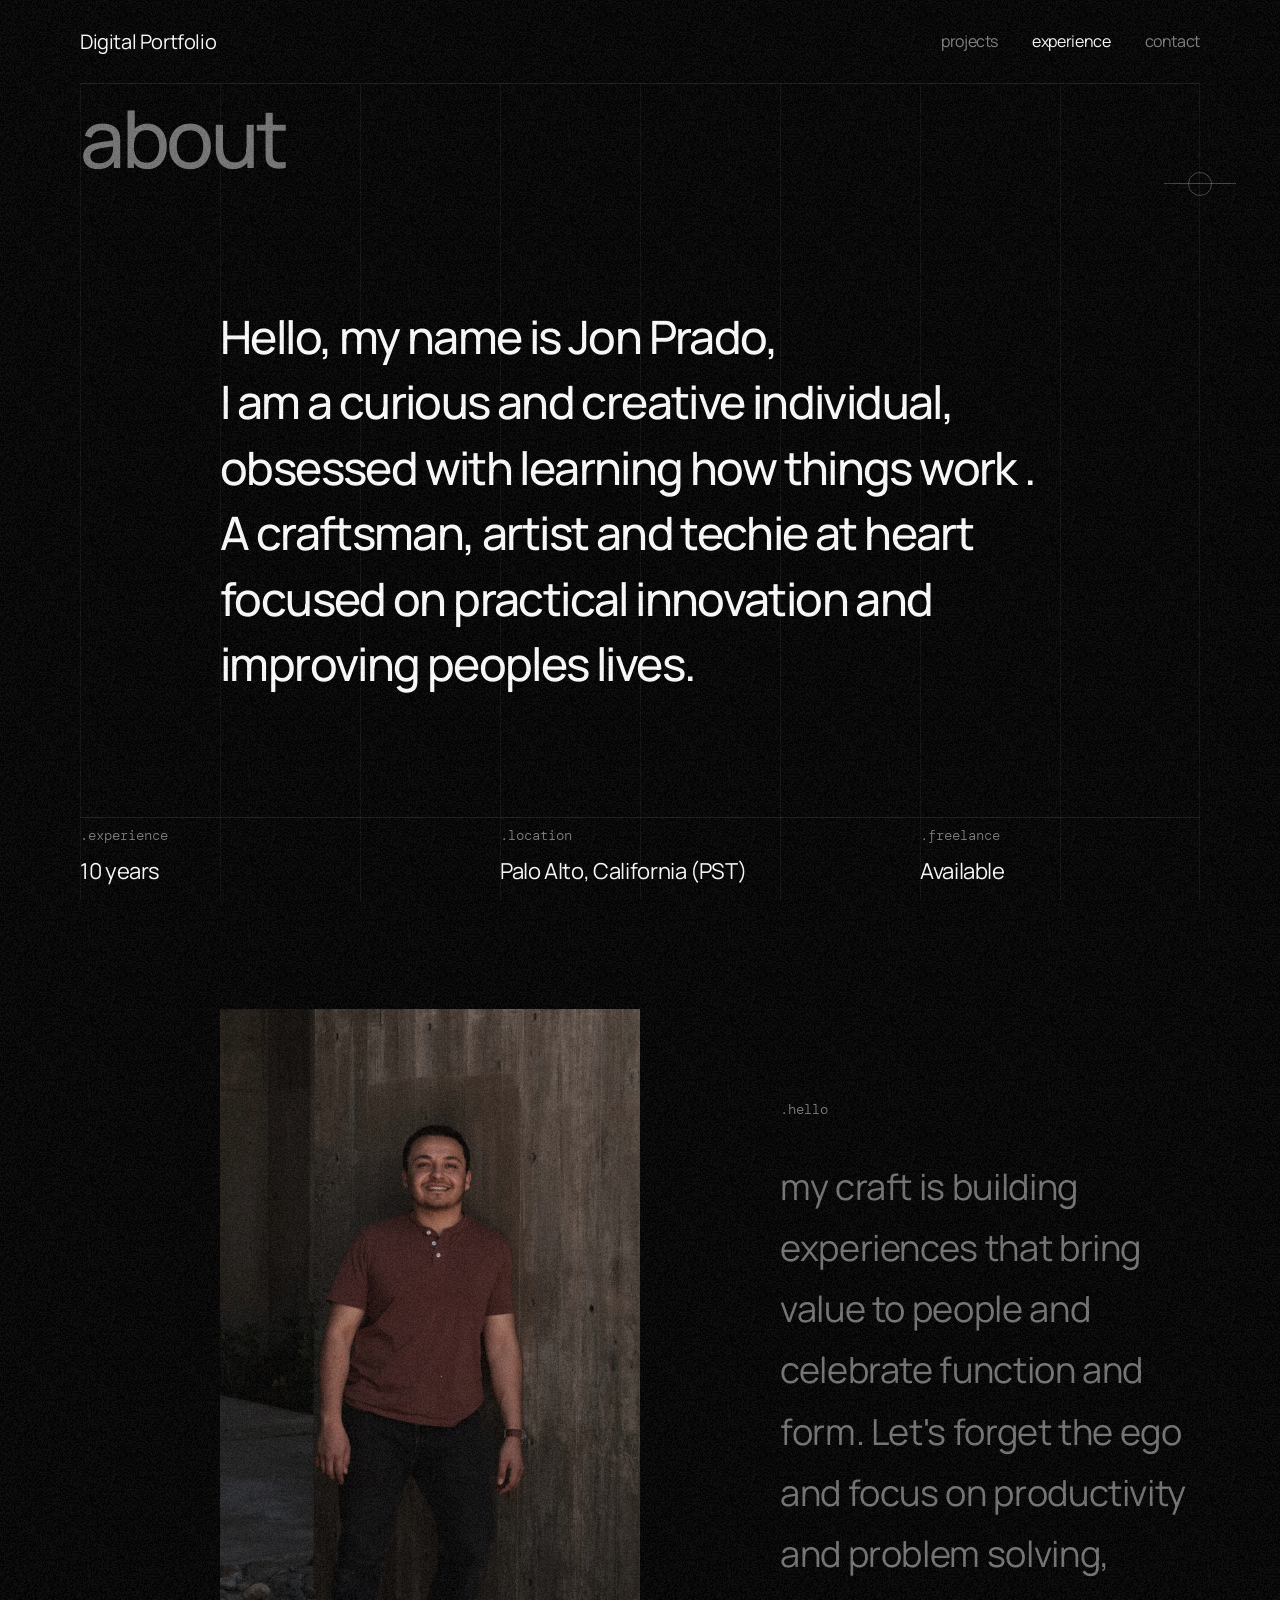
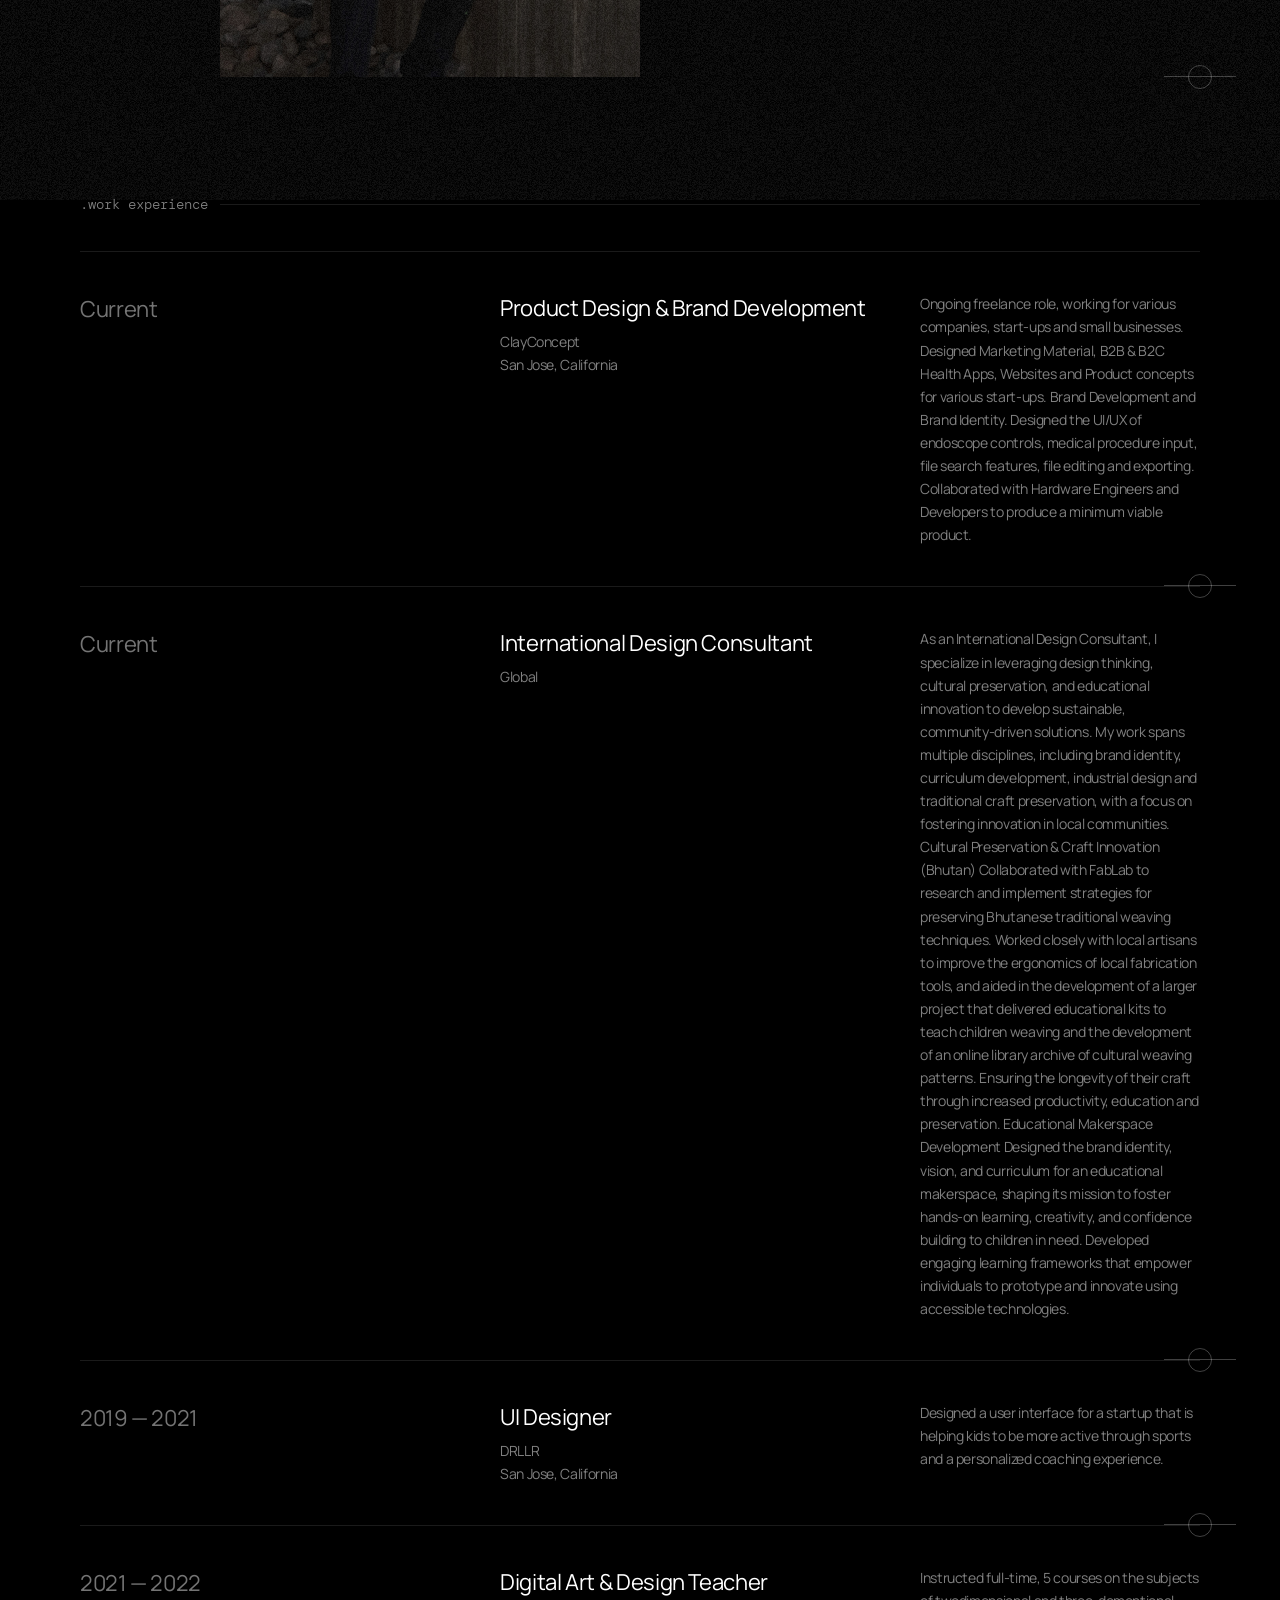
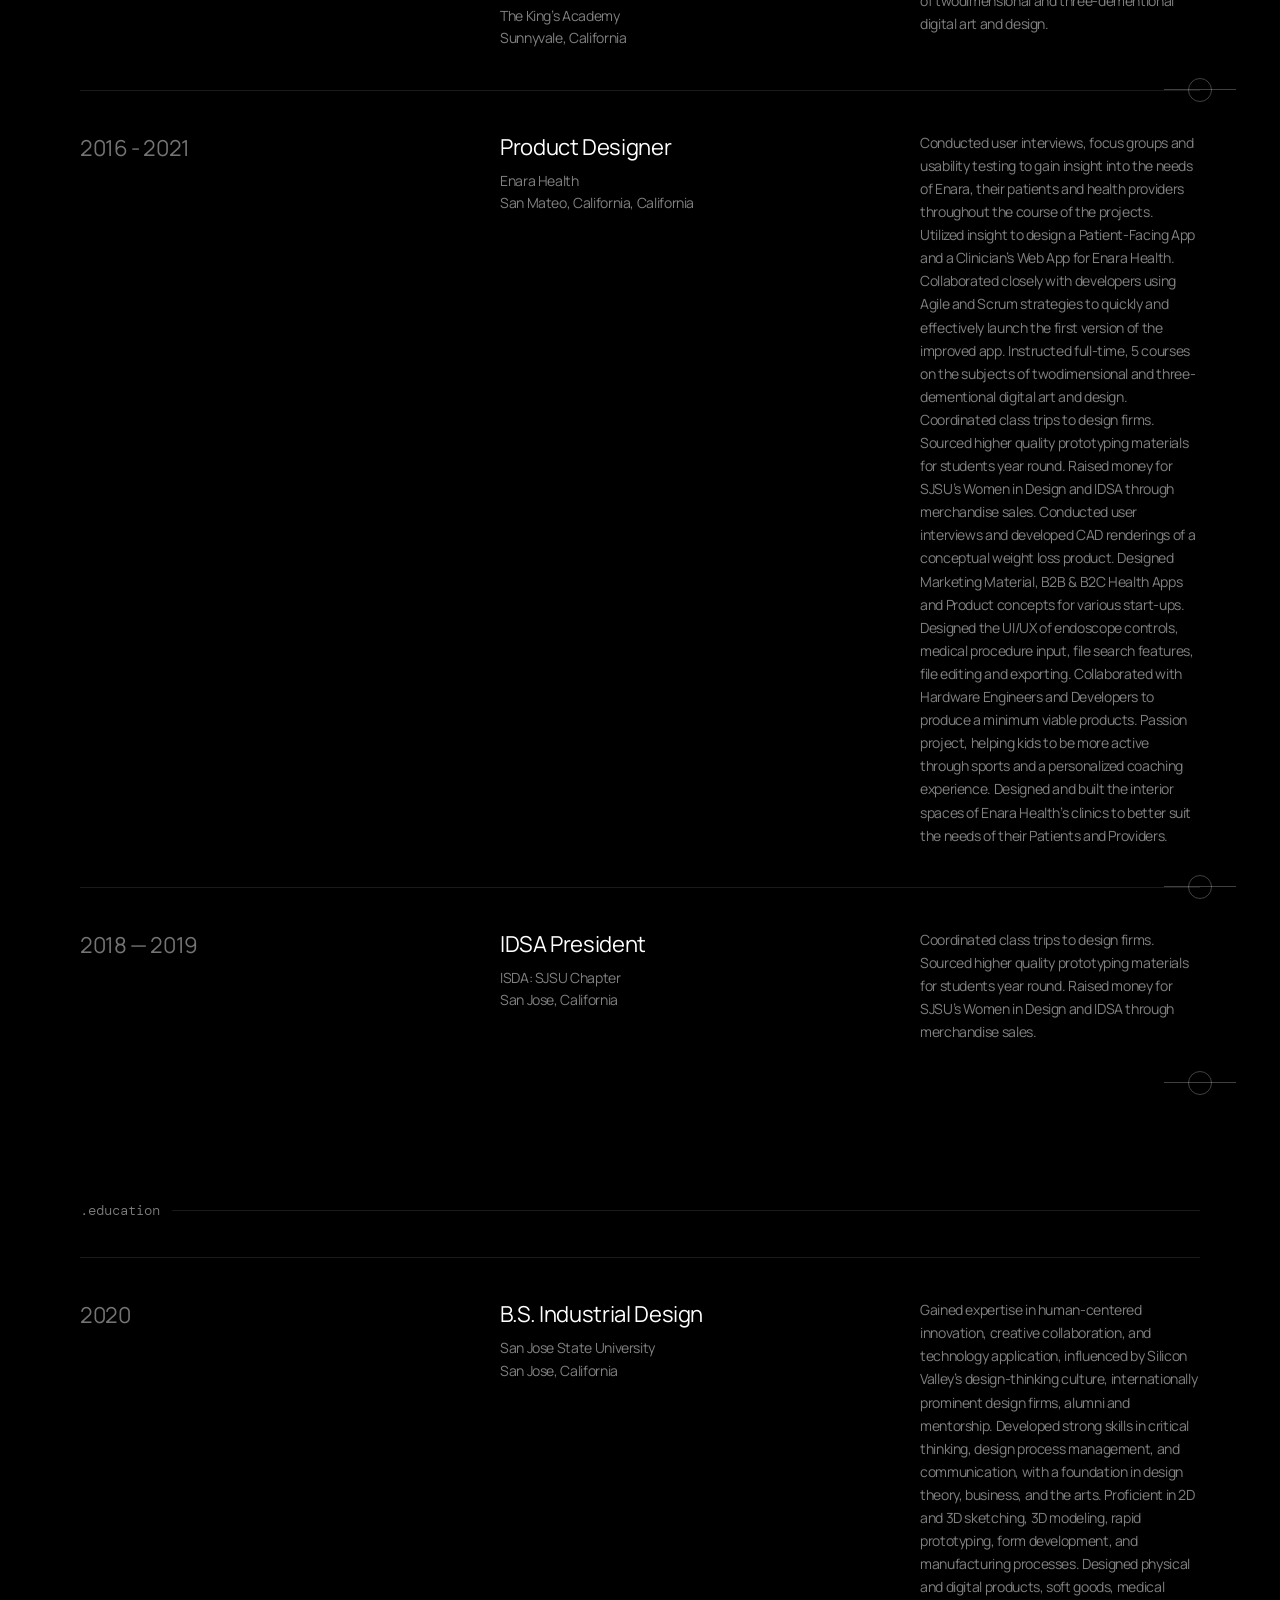
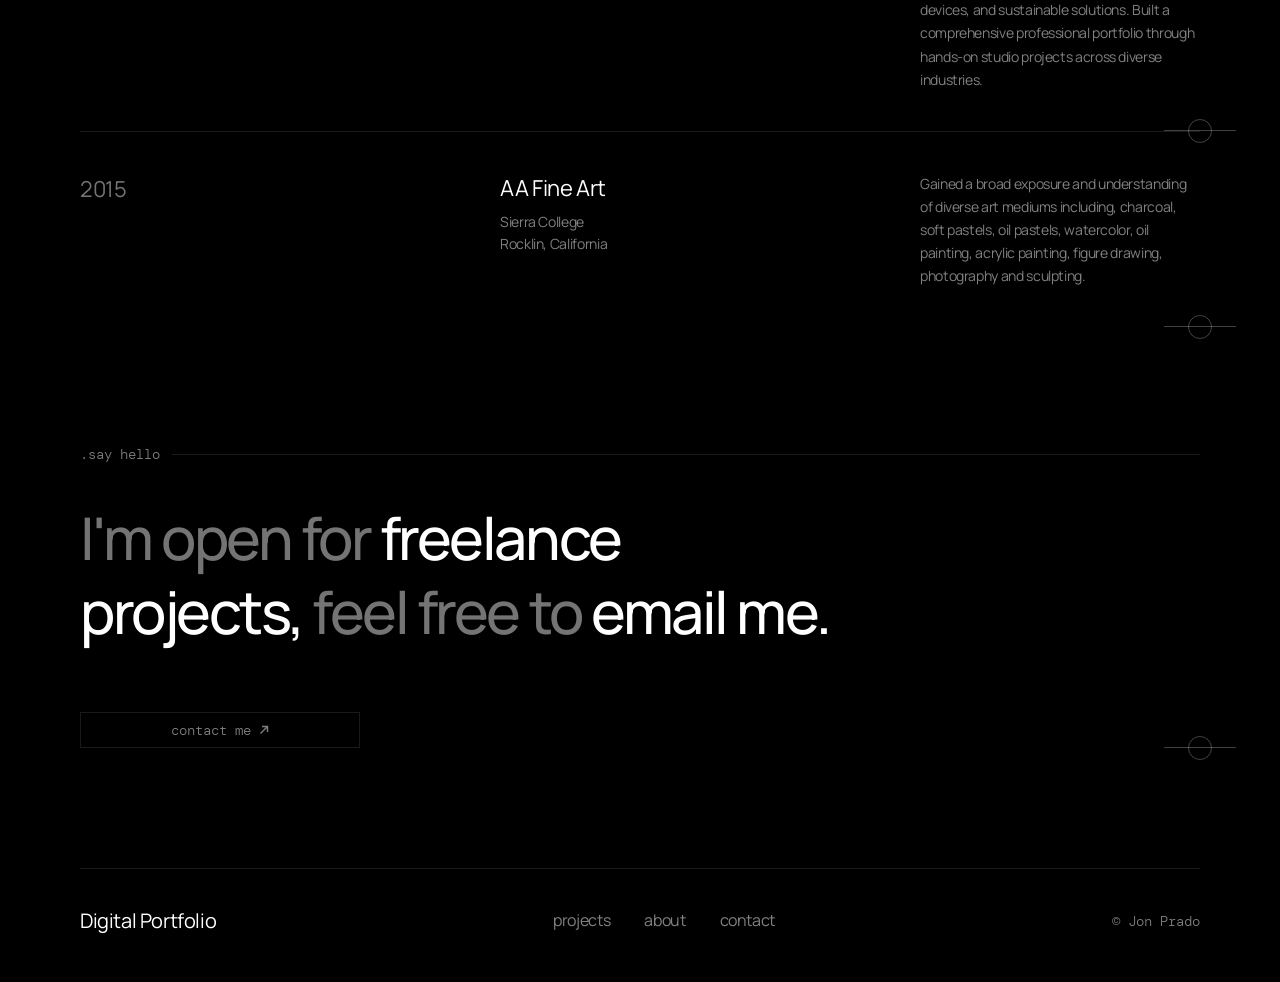
==== about/index.html @ b55e3195 "Add files via upload" ====
<!doctype html>
<html lang="en">
<head>
<meta charset="utf-8">
<meta name="viewport" content="width=device-width, initial-scale=1">
<title>About – Jon Prado</title>
<meta name="description" content="Background, work experience and education of industrial designer Jon Prado.">
<meta property="og:title" content="About – Jon Prado">
<meta property="og:description" content="Background, work experience and education of industrial designer Jon Prado.">
<meta property="og:image" content="../assets/img/ddtFr3f8RPTPjyp72djiLDMN8U.png">
<meta name="theme-color" content="#000000">
<link rel="icon" href="../assets/img/H1RxzfrUSxg64QKELY3QyXsmkQs.png" media="(prefers-color-scheme: light)">
<link rel="icon" href="../assets/img/whCHbDWYmjawGBTFboHAMs2qkU.png" media="(prefers-color-scheme: dark)">
<link rel="preconnect" href="https://fonts.googleapis.com">
<link rel="preconnect" href="https://fonts.gstatic.com" crossorigin>
<link rel="stylesheet" href="https://fonts.googleapis.com/css2?family=DM+Mono:wght@300;400&family=Manrope:wght@400;500&display=swap">
<link rel="stylesheet" href="../assets/css/style.css?v=c5c33ce1">
</head>
<body>
<div class="grain" aria-hidden="true"></div>
<div class="columns" aria-hidden="true"><div class="container"><span></span><span></span><span></span><span></span><span></span><span></span><span></span><span></span></div></div>

<header class="nav">
  <div class="container">
    <a class="brand" href="../">Digital Portfolio</a>
    <button class="menu-btn" aria-expanded="false" aria-controls="nav-links"><span class="txt">menu</span><span class="icon" aria-hidden="true"></span></button>
    <nav class="nav-links" id="nav-links" aria-label="Main"><a href="../projects/">projects</a><a href="../about/" aria-current="page">experience</a><a href="../contact/">contact</a></nav>
    <div class="nav-progress" aria-hidden="true"></div>
  </div>
</header>

<main>
<section class="page-head">
  <div class="container">
    <h1 class="page-title mark">about</h1>
    <h2 class="lead reveal-words">Hello, my name is Jon Prado,<br>I am a curious and creative individual, obsessed with learning how things work . A craftsman, artist and techie at heart focused on  practical innovation and improving peoples lives.</h2>
    <div class="stats">
      <div><span class="mono label">.experience</span><h3>10 years</h3></div>
      <div><span class="mono label">.location</span><h3>Palo Alto, California (PST)</h3></div>
      <div><span class="mono label">.freelance</span><h3>Available</h3></div>
    </div>
  </div>
</section>
<section class="container">
  <div class="split hello-block mark">
    <div class="portrait fx"><img src="../assets/img/u8YN9o2jpIjj2VYtr0SYcEssaI.jpg" alt="Jon Prado leaning against a concrete wall" loading="lazy"></div>
    <div class="text"><p class="mono label section-label">.hello</p><h2 class="reveal-words">my craft is building experiences that bring value to people and celebrate function and form. Let&#x27;s forget the ego and focus on productivity and problem solving,</h2></div>
  </div>
  <div class="timeline">
    <p class="mono label section-label rule">.work experience</p>
    <article class="entry fx mark">
      <p class="period">Current</p>
      <div class="role"><h3>Product Design &amp; Brand Development</h3><p>ClayConcept<br>San Jose, California</p></div>
      <p class="desc">Ongoing freelance role, working for various companies, start-ups and small businesses. Designed Marketing Material, B2B &amp; B2C Health Apps, Websites and Product concepts for various start-ups. Brand Development and Brand Identity. Designed the UI/UX of endoscope controls, medical procedure input, file search features, file editing and exporting. Collaborated with Hardware Engineers and Developers to produce a minimum viable product.</p>
    </article><article class="entry fx mark">
      <p class="period">Current</p>
      <div class="role"><h3>International Design Consultant</h3><p>Global</p></div>
      <p class="desc">As an International Design Consultant, I specialize in leveraging design thinking, cultural preservation, and educational innovation to develop sustainable, community-driven solutions. My work spans multiple disciplines, including brand identity, curriculum development, industrial design and traditional craft preservation, with a focus on fostering innovation in local communities. Cultural Preservation &amp; Craft Innovation (Bhutan) Collaborated with FabLab to research and implement strategies for preserving Bhutanese traditional weaving techniques. Worked closely with local artisans to improve the ergonomics of local fabrication tools, and aided in the development of a larger project that delivered educational kits to teach children weaving and the development of an online library archive of cultural weaving patterns. Ensuring the longevity of their craft through increased productivity, education and preservation. Educational Makerspace Development Designed the brand identity, vision, and curriculum for an educational makerspace, shaping its mission to foster hands-on learning, creativity, and confidence building to children in need. Developed engaging learning frameworks that empower individuals to prototype and innovate using accessible technologies.</p>
    </article><article class="entry fx mark">
      <p class="period">2019 — 2021</p>
      <div class="role"><h3>UI Designer</h3><p>DRLLR<br>San Jose, California</p></div>
      <p class="desc">Designed a user interface for a startup that  is helping kids to be more active through sports and a personalized coaching experience.</p>
    </article><article class="entry fx mark">
      <p class="period">2021 — 2022</p>
      <div class="role"><h3>Digital Art &amp; Design Teacher</h3><p>The King’s Academy<br>Sunnyvale, California</p></div>
      <p class="desc">Instructed full-time, 5 courses on the subjects of twodimensional and three-dementional digital art and design.</p>
    </article><article class="entry fx mark">
      <p class="period">2016 - 2021</p>
      <div class="role"><h3>Product Designer</h3><p>Enara Health<br>San Mateo, California, California</p></div>
      <p class="desc">Conducted user interviews, focus groups and usability testing to gain insight into the needs of Enara, their patients and health providers throughout the course of the projects. Utilized insight to design a Patient-Facing App and a Clinician’s Web App for Enara Health. Collaborated closely with developers using Agile and Scrum strategies to quickly and effectively launch the first version of the improved app. Instructed full-time, 5 courses on the subjects of twodimensional and three-dementional digital art and design. Coordinated class trips to design firms. Sourced higher quality prototyping materials for students year round. Raised money for SJSU’s Women in Design and IDSA through merchandise sales. Conducted user interviews and developed CAD renderings of a conceptual weight loss product. Designed Marketing Material, B2B &amp; B2C Health Apps and Product concepts for various start-ups. Designed the UI/UX of endoscope controls, medical procedure input, file search features, file editing and exporting. Collaborated with Hardware Engineers and Developers to produce a minimum viable products. Passion project, helping kids to be more active through sports and a personalized coaching experience. Designed and built the interior spaces of Enara Health’s clinics to better suit the needs of their Patients and Providers.</p>
    </article><article class="entry fx mark">
      <p class="period">2018 — 2019</p>
      <div class="role"><h3>IDSA President</h3><p>ISDA: SJSU Chapter<br>San Jose, California</p></div>
      <p class="desc">Coordinated class trips to design firms. Sourced higher quality prototyping materials for students year round. Raised money for SJSU’s Women in Design and IDSA through merchandise sales.</p>
    </article>
  </div>
  <div class="timeline">
    <p class="mono label section-label rule">.education</p>
    <article class="entry fx mark">
      <p class="period">2020</p>
      <div class="role"><h3>B.S. Industrial Design</h3><p>San Jose State University<br>San Jose, California</p></div>
      <p class="desc">Gained expertise in human-centered innovation, creative collaboration, and technology application, influenced by Silicon Valley’s design-thinking culture, internationally prominent design firms, alumni and mentorship. Developed strong skills in critical thinking, design process management, and communication, with a foundation in design theory, business, and the arts. Proficient in 2D and 3D sketching, 3D modeling, rapid prototyping, form development, and manufacturing processes. Designed physical and digital products, soft goods, medical devices, and sustainable solutions. Built a comprehensive professional portfolio through hands-on studio projects across diverse industries.</p>
    </article><article class="entry fx mark">
      <p class="period">2015</p>
      <div class="role"><h3>AA Fine Art</h3><p>Sierra College<br>Rocklin, California</p></div>
      <p class="desc">Gained a broad exposure and  understanding of diverse art mediums including, charcoal, soft pastels, oil pastels, watercolor, oil painting, acrylic painting, figure drawing, photography and sculpting.</p>
    </article>
  </div>
</section>
<section class="section say-hello">
  <div class="container">
    <p class="mono label section-label rule">.say hello</p>
    <h2 class="big fx">I'm open for <span class="hi">freelance projects,</span> feel free to <a href="../contact/">email me.</a></h2>
    <div class="cta-row fx mark mark-spin"><a class="btn mono" href="../contact/">contact me <svg viewBox="0 0 10 10" aria-hidden="true"><path d="M1.5 8.5l7-7M3 1.5h5.5V7"/></svg></a></div>
  </div>
</section>
</main>

<footer class="footer">
  <div class="container">
    <a class="brand" href="../">Digital Portfolio</a>
    <nav class="links" aria-label="Footer"><a href="../projects/">projects</a><a href="../about/">about</a><a href="../contact/">contact</a></nav>
    <p class="mono copy">© Jon Prado</p>
  </div>
</footer>

<script src="../assets/js/main.js?v=f211797f" defer></script>
</body>
</html>
---- assets/css/style.css ----
/* ==========================================================================
   Jon Prado — Digital Portfolio
   Breakpoints (mirrors the original Framer site):
     mobile   < 810px
     tablet   810–1023px
     laptop   1024–1439px
     desktop  ≥ 1440px
   ========================================================================== */

:root {
  --bg: #000;
  --fg: #fff;
  --fg-dim: rgba(255, 255, 255, 0.5);
  --fg-muted: rgba(176, 176, 176, 0.66);
  --line: rgba(255, 255, 255, 0.1);
  --line-faint: rgba(255, 255, 255, 0.06);
  --accent: #0019ff;

  --font-sans: "Manrope", system-ui, sans-serif;
  --font-mono: "DM Mono", ui-monospace, monospace;

  --gutter: 120px;
  --nav-h: 84px;
  --radius: 8px;
  --ease: cubic-bezier(0.22, 1, 0.36, 1);

  /* type scale */
  --t-display: 105px;
  --t-title: 105px;
  --t-lead: 44px;
  --t-h2: 64px;
  --t-h3: 32px;
  --t-body: 18px;
  --t-mono: 14px;
}

@media (max-width: 1439px) {
  :root { --gutter: 80px; --t-display: 7.3vw; --t-title: 80px; --t-lead: 3.6vw; --t-h2: 4.6vw; }
}
@media (max-width: 1023px) {
  :root { --gutter: 48px; --t-display: 64px; --t-title: 60px; --t-lead: 34px; --t-h2: 48px; --t-h3: 26px; }
}
@media (max-width: 809px) {
  :root {
    --gutter: 24px; --nav-h: 64px;
    --t-display: 37px; --t-title: 36px; --t-lead: 24px; --t-h2: 30px; --t-h3: 22px;
    --t-body: 16px; --t-mono: 12px;
  }
}

/* ---------- base ---------- */
*, *::before, *::after { box-sizing: border-box; }
html { -webkit-text-size-adjust: 100%; scroll-behavior: smooth; }
body {
  margin: 0;
  background: var(--bg);
  color: var(--fg);
  font-family: var(--font-sans);
  font-size: var(--t-body);
  line-height: 1.6;
  letter-spacing: -0.02em;
  -webkit-font-smoothing: antialiased;
  overflow-x: hidden;
}
img { display: block; max-width: 100%; height: auto; }
a { color: inherit; text-decoration: none; }
h1, h2, h3, h4, p { margin: 0; font-weight: inherit; }
button { font: inherit; color: inherit; background: none; border: 0; padding: 0; cursor: pointer; }
:focus-visible { outline: 1px solid var(--fg); outline-offset: 4px; }

.container {
  width: 100%;
  margin: 0 auto;
  padding: 0 var(--gutter);
  position: relative;
}
.mono {
  font-family: var(--font-mono);
  font-size: var(--t-mono);
  font-weight: 300;
  line-height: 1;
  letter-spacing: 0;
}
.label { color: var(--fg-dim); }
.dim { color: var(--fg-muted); }
.hi { color: var(--fg); }

/* ---------- ambient layers: grain + column lines ---------- */
.grain {
  position: fixed; inset: -100%;
  width: 300%; height: 300%;
  pointer-events: none; z-index: 100;
  opacity: 0.07;
  animation: grain 0.8s steps(6) infinite;
}
@keyframes grain {
  0% { transform: translate(0, 0); } 20% { transform: translate(-3%, 2%); }
  40% { transform: translate(2%, -4%); } 60% { transform: translate(-4%, -1%); }
  80% { transform: translate(3%, 3%); } 100% { transform: translate(0, 0); }
}
.columns {
  position: fixed; inset: 0;
  pointer-events: none; z-index: 0;
}
.columns .container { height: 100%; display: grid; grid-template-columns: repeat(8, 1fr); }
.columns span { border-left: 1px solid var(--line-faint); }
.columns span:last-child { border-right: 1px solid var(--line-faint); }
@media (max-width: 809px) {
  .columns .container { grid-template-columns: repeat(4, 1fr); }
  .columns span:nth-child(n+5) { display: none; }
  .columns span:nth-child(4) { border-right: 1px solid var(--line-faint); }
}
main, footer { position: relative; z-index: 1; }

/* grid marker: a circle and dash centred on the element's bottom-right corner,
   which for full-width elements is the right-hand grid line (as on the original) */
.mark { position: relative; }
.mark::before, .mark::after { content: ""; position: absolute; pointer-events: none; z-index: 2; }
.mark::after { right: -36px; bottom: 0; width: 72px; height: 1px; background: rgba(255, 255, 255, 0.25); }
.mark::before {
  right: -12px; bottom: -12px; width: 24px; height: 24px;
  border: 1px solid rgba(255, 255, 255, 0.25); border-radius: 50%;
}

/* ---------- nav ---------- */
.nav {
  position: fixed; top: 0; left: 0; right: 0; z-index: 50;
  height: var(--nav-h);
}
/* blur lives on a pseudo-element: backdrop-filter on .nav itself would trap the fixed mobile overlay */
.nav::before {
  content: ""; position: absolute; inset: 0;
  background: rgba(0, 0, 0, 0.85);
  backdrop-filter: blur(12px); -webkit-backdrop-filter: blur(12px);
}
.nav .container { height: 100%; display: flex; align-items: center; justify-content: space-between; }
.nav .container::after {
  content: ""; position: absolute; left: var(--gutter); right: var(--gutter); bottom: 0;
  height: 1px; background: var(--line);
}
.nav-progress {
  position: absolute; left: var(--gutter); right: var(--gutter); bottom: 0;
  height: 1px; background: var(--fg); transform-origin: left; transform: scaleX(0); z-index: 1;
}
.brand { font-size: 20px; line-height: 1; letter-spacing: -0.02em; position: relative; z-index: 2; }
.nav-links { display: flex; gap: 34px; font-size: 16px; }
.nav-links a { color: var(--fg-dim); transition: color 0.25s; }
.nav-links a:hover, .nav-links a[aria-current="page"] { color: var(--fg); }
.menu-btn { display: none; align-items: center; gap: 12px; font-size: 16px; color: var(--fg-dim); position: relative; z-index: 2; }
.menu-btn .icon { width: 14px; height: 10px; position: relative; }
.menu-btn .icon::before, .menu-btn .icon::after {
  content: ""; position: absolute; left: 0; right: 0; height: 1px; background: currentColor;
  transition: transform 0.35s var(--ease), top 0.35s var(--ease);
}
.menu-btn .icon::before { top: 2px; }
.menu-btn .icon::after { top: 8px; }
.menu-open .menu-btn { color: var(--fg); }
.menu-open .menu-btn .icon::before { top: 5px; transform: rotate(45deg); }
.menu-open .menu-btn .icon::after { top: 5px; transform: rotate(-45deg); }

@media (max-width: 809px) {
  .menu-btn { display: inline-flex; }
  .nav-links {
    position: fixed; inset: 0; z-index: 1;
    flex-direction: column; align-items: flex-end; gap: 14px;
    padding: calc(var(--nav-h) + 24px) var(--gutter) 0;
    font-size: 24px;
    background: rgba(0, 0, 0, 0.55);
    backdrop-filter: blur(18px); -webkit-backdrop-filter: blur(18px);
    opacity: 0; visibility: hidden;
    transition: opacity 0.35s var(--ease), visibility 0.35s;
  }
  .nav-links a { color: rgba(255, 255, 255, 0.7); transform: translateY(-8px); transition: transform 0.45s var(--ease), color 0.25s; }
  .menu-open .nav-links { opacity: 1; visibility: visible; }
  .menu-open .nav-links a { transform: none; }
  .menu-open .nav-links a:nth-child(2) { transition-delay: 0.04s; }
  .menu-open .nav-links a:nth-child(3) { transition-delay: 0.08s; }
  .menu-open { overflow: hidden; }
}

/* ---------- hero (home) ---------- */
.hero { padding-top: calc(var(--nav-h) + 8px); }
.hero-meta { display: flex; justify-content: space-between; gap: 16px; line-height: 1.2; }
.status { display: inline-flex; align-items: center; gap: 8px; }
.status::before {
  content: ""; width: 6px; height: 6px; border-radius: 50%; background: var(--accent);
  animation: pulse 2s ease-in-out infinite;
}
@keyframes pulse { 50% { opacity: 0.25; } }
.hero-title {
  margin-top: 44px;
  font-size: var(--t-display); font-weight: 500;
  line-height: 1.25; letter-spacing: -0.038em;
  color: var(--fg-muted);
}
.hero-title .hi { color: var(--fg); }
.rotator { display: block; position: relative; height: 1.25em; overflow: hidden; color: var(--accent); }
.rotator span {
  position: absolute; left: 0; top: 0; white-space: nowrap;
  transform: translateY(110%); opacity: 0;
  transition: transform 0.8s var(--ease), opacity 0.8s var(--ease);
}
.rotator span.is-active { transform: none; opacity: 1; }
.rotator span.is-leaving { transform: translateY(-110%); opacity: 0; }

/* box fits the 3D block: its projection is 0.978× as tall as wide, plus room for the tilt */
.lattice { margin-top: 80px; aspect-ratio: 1 / 1.06; position: relative; }
.lattice svg { width: 100%; height: 100%; display: block; }
.lattice path, .lattice circle { stroke: rgba(255, 255, 255, 0.2); fill: none; stroke-width: 1; vector-effect: non-scaling-stroke; }
.lattice .draw { stroke-dasharray: 1; stroke-dashoffset: 1; animation: draw 2.4s var(--ease) forwards; }
.lattice circle { opacity: 0; animation: fade 0.6s ease forwards; }
@keyframes draw { to { stroke-dashoffset: 0; } }
@keyframes fade { to { opacity: 1; } }
@media (max-width: 809px) { .lattice { margin-top: 40px; } }
/* vertical lines of the lattice: same grid + 1px borders as .columns, so they land on the same pixels */
.lattice-cols { position: absolute; inset: 0; display: grid; grid-template-columns: repeat(8, 1fr); }
.lattice-cols span {
  border-left: 1px solid rgba(255, 255, 255, 0.2);
  transform-origin: 50% 0; animation: grow 2.4s var(--ease) both;
}
.lattice-cols span:last-child { border-right: 1px solid rgba(255, 255, 255, 0.2); }
@keyframes grow { from { transform: scaleY(0); } }
@media (max-width: 809px) {
  .lattice-cols { grid-template-columns: repeat(4, 1fr); }
  .lattice-cols span:nth-child(n+5) { display: none; }
  .lattice-cols span:nth-child(4) { border-right: 1px solid rgba(255, 255, 255, 0.2); }
}
.lattice svg { position: absolute; inset: 0; }
/* 3D lattice (lattice3d.js): cross-fades over the 2D version once WebGL is running */
.lattice-canvas { position: absolute; inset: 0; width: 100%; height: 100%; display: block; opacity: 0; transition: opacity 1s var(--ease); touch-action: pan-y; }
.lattice svg, .lattice-cols { transition: opacity 1s var(--ease); pointer-events: none; }
.lattice.is-3d .lattice-canvas { opacity: 1; }
.lattice.is-3d svg, .lattice.is-3d .lattice-cols { opacity: 0; }
.lattice.has-model .lattice-canvas { cursor: grab; }
.lattice.is-dragging .lattice-canvas { cursor: grabbing; }
.lattice.is-dropping { outline: 1px dashed rgba(255, 255, 255, 0.4); outline-offset: -1px; }

/* ---------- stacked project cards (home) ---------- */
.stack { padding: 40px 0 120px; }
.card {
  --card-bg: #b2b2b2; --card-fg: #fff;
  position: sticky; top: calc(var(--nav-h) + 40px + var(--i, 0) * 22px);
  display: flex; flex-direction: column;
  height: min(651px, 78vh);
  margin-bottom: 140px;
  padding: 0 24px 24px;
  background: var(--card-bg); color: var(--card-fg);
  border-radius: var(--radius);
  transform-origin: 50% 0;
  will-change: transform;
  overflow: hidden;
}
.card:last-child { margin-bottom: 0; }
.card-meta {
  display: flex; justify-content: space-between;
  padding: 24px 0 14px;
  border-bottom: 1px solid color-mix(in srgb, var(--card-fg) 20%, transparent);
}
.card-head { display: flex; justify-content: space-between; align-items: center; gap: 16px; padding-top: 12px; }
.card-title { font-size: var(--t-h2); font-weight: 500; line-height: 1.35; letter-spacing: -0.042em; }
.arrow { width: clamp(24px, 3.4vw, 50px); flex: none; transition: transform 0.45s var(--ease); }
.arrow path { stroke: currentColor; stroke-width: 2.5; fill: none; }
.card:hover .arrow, .row:hover .arrow { transform: rotate(-45deg); }
.card-media { flex: 1; min-height: 0; margin-top: 12px; display: flex; align-items: center; justify-content: center; }
.card-media img {
  width: 100%; height: 100%; object-fit: contain;
  transition: transform 0.9s var(--ease);
}
.card:hover .card-media img { transform: scale(1.035); }
@media (max-width: 809px) {
  .card { height: 70vh; margin-bottom: 80px; padding: 0 14px 14px; top: calc(var(--nav-h) + 16px + var(--i, 0) * 14px); }
  .card-meta { padding: 14px 0 10px; }
}

/* ---------- shared sections ---------- */
.section { padding: 120px 0; }
.section-label {
  display: flex; align-items: center; gap: 12px;
  margin-bottom: 40px;
}
.section-label.rule::after { content: ""; flex: 1; height: 1px; background: var(--line); }

.split { display: grid; grid-template-columns: repeat(8, 1fr); column-gap: 0; }
.about-teaser .split { grid-template-rows: auto 1fr; } /* extra height from the spanning portrait goes to row 2, not the text row */
.about-teaser .text { grid-column: 1 / 5; grid-row: 1; align-self: start; font-size: var(--t-h3); line-height: 1.6; padding-right: 32px; }
.about-teaser .portrait { grid-column: 6 / 9; grid-row: 1 / span 2; }
.about-teaser .portrait img { width: 100%; aspect-ratio: 2 / 3; object-fit: cover; }
/* CV button sits right under the paragraph; its marker lands on the paragraph column's edge (line 5) */
.about-teaser .cta-row { grid-column: 1 / 5; grid-row: 2; align-self: start; margin-top: 48px; }
.about-teaser .cta-row .btn { width: 50%; }
/* buttons span the first two grid columns; the row stays full width so its marker lands on the right grid line */
.cta-row .btn { width: 25%; }
@media (max-width: 809px) {
  .split { grid-template-columns: 1fr; }
  .about-teaser .text, .about-teaser .portrait, .about-teaser .cta-row { grid-column: 1; grid-row: auto; }
  .about-teaser .cta-row .btn { width: 100%; }
  .about-teaser .portrait { margin-top: 40px; }
  .about-teaser .cta-row { margin-top: 40px; }
  .cta-row .btn { width: 100%; }
}

.btn {
  display: flex; justify-content: center; align-items: center; gap: 8px;
  height: 36px; width: 100%;
  border: 1px solid var(--line);
  color: var(--fg-dim);
  transition: color 0.3s, border-color 0.3s, background 0.3s;
}
.btn:hover { color: var(--bg); background: var(--fg); border-color: var(--fg); }
.btn svg { width: 10px; height: 10px; }
.btn svg path { stroke: currentColor; stroke-width: 1.4; fill: none; }

.say-hello .big {
  font-size: var(--t-h2); font-weight: 500; line-height: 1.25; letter-spacing: -0.042em;
  color: var(--fg-muted); max-width: 13em;
}
.say-hello .big .hi { color: var(--fg); }
.say-hello .big a { color: var(--fg); background: linear-gradient(currentColor, currentColor) 0 100% / 0 1px no-repeat; transition: background-size 0.5s var(--ease); }
.say-hello .big a:hover { background-size: 100% 1px; }
.say-hello .cta-row { margin-top: 64px; }

/* ---------- footer ---------- */
.footer { padding: 40px 0 48px; }
.footer .container { display: flex; justify-content: space-between; align-items: center; gap: 24px; }
.footer .container::before { content: ""; position: absolute; left: var(--gutter); right: var(--gutter); top: -40px; height: 1px; background: var(--line); }
.footer .links { display: flex; gap: 34px; font-size: 16px; }
.footer .links a { color: var(--fg-dim); transition: color 0.25s; }
.footer .links a:hover { color: var(--fg); }
.footer .copy { color: var(--fg-dim); }
@media (max-width: 809px) {
  .footer .container { flex-direction: column; align-items: flex-start; }
}

/* ---------- inner page header ---------- */
.page-head { padding-top: calc(var(--nav-h) + 8px); }
.page-title {
  font-size: var(--t-title); font-weight: 500; line-height: 1.15; letter-spacing: -0.042em;
  color: var(--fg-muted);
}
.lead {
  margin: 120px 0 0 12.5%; width: 75%;
  font-size: var(--t-lead); font-weight: 500; line-height: 1.42; letter-spacing: -0.035em;
}
@media (max-width: 809px) { .lead { margin: 56px 0 0; width: 100%; } }

/* a logo in place of the title text: sized like the title's letters, same line box, so the layout and marker stay put */
.page-title .title-logo { display: block; height: 0.74em; width: auto; margin: 0.2em 0 0.21em; }

/* scroll-driven word reveal */
.reveal-words .w { color: var(--fg-muted); transition: color 0.4s ease; }
.reveal-words .w.on { color: var(--fg); }

/* fade-up on enter */
.fx { opacity: 0; transform: translateY(32px); transition: opacity 1s var(--ease), transform 1s var(--ease); }
.fx.in { opacity: 1; transform: none; }

/* ---------- projects page ---------- */
.project-list { padding: 120px 0 40px; }
.project-row { display: grid; grid-template-columns: repeat(8, 1fr); margin-bottom: 120px; }
.project-row .card { position: relative; top: auto; grid-column: 1 / 7; height: auto; aspect-ratio: 4 / 4.2; margin: 0; }
.project-row .excerpt { grid-column: 8 / 9; padding-left: 14px; line-height: 1.45; align-self: start; position: sticky; top: calc(var(--nav-h) + 40px); }
@media (max-width: 1023px) {
  .project-row .card { grid-column: 1 / 9; aspect-ratio: 4 / 3.6; }
  .project-row .excerpt { grid-column: 1 / 9; position: static; padding: 20px 0 0; max-width: 42ch; }
}
@media (max-width: 809px) { .project-row { margin-bottom: 72px; } .project-row .card { aspect-ratio: 3 / 4; } }

/* ---------- about page ---------- */
.stats { display: grid; grid-template-columns: 3fr 3fr 2fr; margin-top: 120px; border-top: 1px solid var(--line); }
.stats > div { padding: 10px 14px 0 0; }
.stats .mono { display: block; margin-bottom: 12px; }
.stats h3 { font-size: 22px; line-height: 1.6; }
@media (max-width: 809px) { .stats { grid-template-columns: 1fr; } .stats > div { padding: 14px 0 18px; border-bottom: 1px solid var(--line); } }

.hello-block { margin-top: 120px; align-items: center; }
.hello-block .portrait { grid-column: 2 / 5; }
.hello-block .portrait img { width: 100%; aspect-ratio: 2520 / 4012; object-fit: cover; }
.hello-block .text { grid-column: 6 / 9; font-size: 24px; line-height: 1.7; }
@media (max-width: 1023px) { .hello-block .portrait { grid-column: 1 / 5; } .hello-block .text { grid-column: 5 / 9; padding-left: 24px; font-size: 20px; } }
@media (max-width: 809px) { .hello-block .portrait, .hello-block .text { grid-column: 1; padding: 0; } .hello-block .text { margin-top: 32px; } }

.timeline { margin-top: 120px; }
.entry { display: grid; grid-template-columns: repeat(8, 1fr); padding: 40px 0; border-top: 1px solid var(--line); }
.entry .period { grid-column: 1 / 4; font-size: 22px; color: var(--fg-muted); }
.entry .role { grid-column: 4 / 7; padding-right: 24px; }
.entry .role h3 { font-size: 22px; line-height: 1.5; }
.entry .role p { color: var(--fg-dim); font-size: 14px; line-height: 1.6; margin-top: 6px; }
.entry .desc { grid-column: 7 / 9; color: var(--fg-dim); font-size: 14px; line-height: 1.65; }
@media (max-width: 809px) {
  .entry { grid-template-columns: 1fr; gap: 12px; padding: 28px 0; }
  .entry .period, .entry .role, .entry .desc { grid-column: 1; }
  .entry .period { font-size: 16px; }
}

/* ---------- contact page ---------- */
.socials { display: grid; grid-template-columns: repeat(8, 1fr); margin-top: 120px; padding-bottom: 240px; }
.social { display: flex; gap: 14px; align-items: flex-start; padding-bottom: 18px; }
/* instagram: columns 2–4, marker on the 5th line; linkedin: columns 6–8, marker on the right edge */
.social-ig { grid-column: 2 / 5; }
.social-li { grid-column: 6 / 9; }
.social .ico {
  width: 42px; height: 42px; display: grid; place-items: center;
  border: 1px solid var(--line); transition: background 0.3s, border-color 0.3s;
}
.social .ico svg { width: 16px; height: 16px; }
.social .ico svg * { stroke: currentColor; fill: none; stroke-width: 1.4; transition: stroke 0.3s; }
.social:hover .ico { background: var(--fg); border-color: var(--fg); color: var(--bg); }
/* .mark-spin: the marker brightens and its dash flips a half turn on hover, as on the original.
   Social links trigger it themselves; button rows only when the button is hovered. */
.mark-spin::after { transition: transform 0.6s var(--ease), background-color 0.3s; }
.mark-spin::before { transition: border-color 0.3s; }
.social.mark-spin:is(:hover, :focus-visible)::after,
.cta-row.mark-spin:has(.btn:is(:hover, :focus-visible))::after { transform: rotate(180deg); background-color: rgba(255, 255, 255, 0.5); }
.social.mark-spin:is(:hover, :focus-visible)::before,
.cta-row.mark-spin:has(.btn:is(:hover, :focus-visible))::before { border-color: rgba(255, 255, 255, 0.5); }
.social strong { font-weight: 400; display: block; font-size: 16px; line-height: 1.4; }
.social .mono { color: var(--fg-dim); }
@media (max-width: 809px) { .socials { grid-template-columns: 1fr; gap: 28px; margin-top: 64px; padding-bottom: 120px; } .social-ig, .social-li { grid-column: 1; } }

/* ---------- case study ---------- */
.cs-hero { margin-top: 120px; }
.cs-hero .index { display: flex; align-items: center; gap: 12px; margin-bottom: 8px; }
.cs-hero .index::after { content: ""; flex: 1; height: 1px; background: var(--line); }
.cs-hero figure { margin: 0 0 0 25%; background: var(--card-bg); }
.cs-hero img { width: 100%; max-height: 86vh; object-fit: contain; }
@media (max-width: 809px) { .cs-hero { margin-top: 56px; } .cs-hero figure { margin: 0; } }
.cs-hero .lattice { margin-top: 0; } /* Cántaro: the 3D scene replaces the hero image, full width */

.cs-body { display: grid; grid-template-columns: repeat(8, 1fr); padding-top: 120px; }
.cs-content { grid-column: 1 / 6; padding-right: 48px; min-width: 0; }
.cs-aside { grid-column: 7 / 9; padding-left: 14px; }
.cs-aside dl { position: sticky; top: calc(var(--nav-h) + 40px); margin: 0; }
.cs-aside dt { margin-top: 24px; padding-top: 10px; border-top: 1px solid var(--line); color: var(--fg-dim); }
.cs-aside dt:first-child { margin-top: 0; }
.cs-aside dd { margin: 10px 0 0; font-size: 16px; line-height: 1.5; }
@media (max-width: 1023px) {
  .cs-body { grid-template-columns: 1fr; }
  .cs-aside { grid-column: 1; grid-row: 1; padding: 0 0 64px; }
  .cs-aside dl { position: static; display: grid; grid-template-columns: repeat(4, 1fr); column-gap: 14px; }
  .cs-aside dt { grid-row: 1; margin-top: 0; }
  .cs-aside dd { grid-row: 2; }
  .cs-content { grid-column: 1; padding: 0; }
}
@media (max-width: 809px) { .cs-aside dl { grid-template-columns: repeat(2, 1fr); } .cs-aside dt:nth-of-type(n+3) { grid-row: 3; margin-top: 20px; } .cs-aside dd:nth-of-type(n+3) { grid-row: 4; } }

.cs-content h3 { font-size: var(--t-h3); font-weight: 500; line-height: 1.3; letter-spacing: -0.03em; margin: 88px 0 20px; }
.cs-content h3:first-child { margin-top: 0; }
.cs-content p { color: rgba(255, 255, 255, 0.72); margin: 0 0 18px; }
.cs-content p.statement { color: var(--fg); font-size: 24px; line-height: 1.5; letter-spacing: -0.03em; margin: 48px 0 24px; }
.cs-content p strong { color: var(--fg); font-weight: 500; }
.cs-content p a { color: var(--fg); text-decoration: underline; text-underline-offset: 3px; }
.cs-content figure { margin: 40px 0; }
.cs-content figure img { width: 100%; border-radius: 2px; }
.cs-grid { display: grid; grid-template-columns: repeat(2, 1fr); gap: 14px; margin: 40px 0; }
.cs-grid img { width: 100%; height: 100%; object-fit: cover; aspect-ratio: 4 / 5; }
.cs-grid.three { grid-template-columns: repeat(3, 1fr); }
@media (max-width: 809px) { .cs-grid, .cs-grid.three { grid-template-columns: 1fr 1fr; gap: 8px; } }

/* carousel */
.carousel { margin: 40px 0; position: relative; }
.carousel-track {
  display: flex; gap: 14px; overflow-x: auto; scroll-snap-type: x mandatory;
  scrollbar-width: none; -ms-overflow-style: none;
}
.carousel-track::-webkit-scrollbar { display: none; }
.carousel-track img { flex: 0 0 100%; width: 100%; aspect-ratio: 3 / 2; object-fit: cover; scroll-snap-align: start; }
.carousel-ui { display: flex; justify-content: space-between; align-items: center; margin-top: 14px; }
.carousel-ui .btns { display: flex; gap: 8px; }
.carousel-ui button {
  width: 40px; height: 40px; border: 1px solid var(--line); display: grid; place-items: center;
  transition: background 0.3s, color 0.3s;
}
.carousel-ui button:hover { background: var(--fg); color: var(--bg); }
.carousel-ui button svg { width: 14px; height: 14px; }
.carousel-ui button path { stroke: currentColor; stroke-width: 1.5; fill: none; }

/* see also rows */
.see-also { padding: 120px 0 0; }
.row {
  --card-bg: #b2b2b2; --card-fg: #fff;
  display: grid; grid-template-columns: repeat(8, 1fr); align-items: center;
  height: 88px; margin-bottom: 8px; overflow: hidden;
  background: var(--card-bg); color: var(--card-fg);
  border-radius: 2px;
}
.row .thumb { grid-column: 1 / 3; height: 100%; background: rgba(0, 0, 0, 0.12); overflow: hidden; }
.row .thumb img { width: 100%; height: 100%; object-fit: cover; transition: transform 0.8s var(--ease); }
.row:hover .thumb img { transform: scale(1.08); }
.row .info { grid-column: 3 / 8; padding-left: 14px; }
.row .info .mono { opacity: 0.7; }
.row .info h3 { font-size: 28px; line-height: 1.2; margin-top: 6px; letter-spacing: -0.03em; }
.row .arrow { grid-column: 8; justify-self: end; margin-right: 18px; width: 22px; }
@media (max-width: 809px) { .row { height: 76px; grid-template-columns: 76px 1fr 44px; } .row .thumb { grid-column: 1; } .row .info { grid-column: 2; } .row .arrow { grid-column: 3; margin-right: 14px; } .row .info h3 { font-size: 22px; } }

/* ---------- blog ---------- */
.posts { margin-top: 120px; }
.post { display: grid; grid-template-columns: repeat(8, 1fr); padding: 28px 0; border-top: 1px solid var(--line); align-items: baseline; }
.post time { grid-column: 1 / 3; color: var(--fg-dim); }
.post h3 { grid-column: 3 / 8; font-size: var(--t-h3); line-height: 1.3; letter-spacing: -0.03em; transition: color 0.3s; }
.post .arrow { grid-column: 8; justify-self: end; width: 20px; }
.post:hover h3 { color: var(--accent); }
.post:hover .arrow { transform: rotate(-45deg); }
.prose { margin: 120px 0 0 12.5%; width: 75%; }
.prose p { color: rgba(255, 255, 255, 0.72); margin: 0 0 18px; }
@media (max-width: 809px) {
  .post { grid-template-columns: 1fr 24px; gap: 8px; }
  .post time, .post h3 { grid-column: 1; } .post .arrow { grid-column: 2; grid-row: 1 / 3; }
  .prose { margin: 56px 0 0; width: 100%; }
}

/* ---------- 404 ---------- */
.notfound { min-height: 70vh; }
.notfound .lead a { color: var(--accent); }

/* ---------- reduced motion ---------- */
@media (prefers-reduced-motion: reduce) {
  *, *::before, *::after { animation: none !important; transition: none !important; }
  html { scroll-behavior: auto; }
  .fx { opacity: 1; transform: none; }
  .lattice .draw { stroke-dashoffset: 0; } .lattice circle { opacity: 1; }
  .card { transform: none !important; }
}
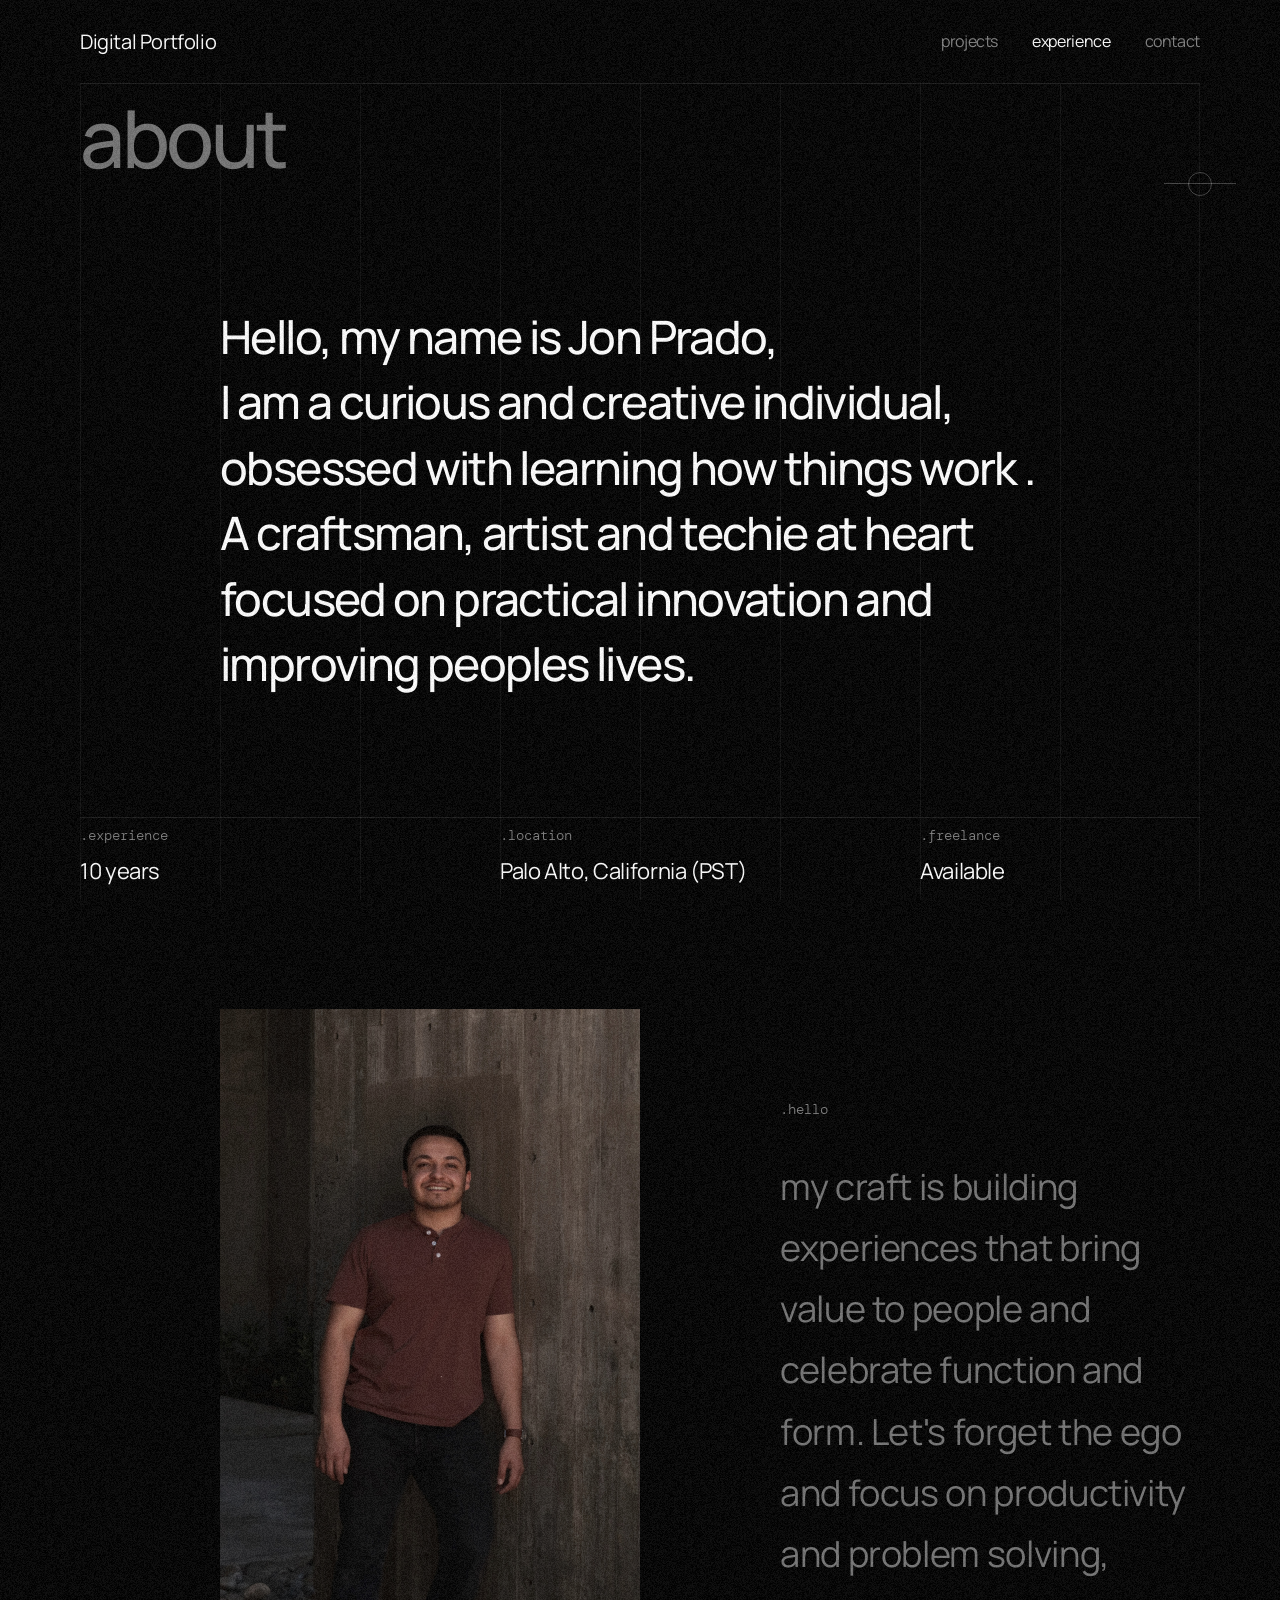
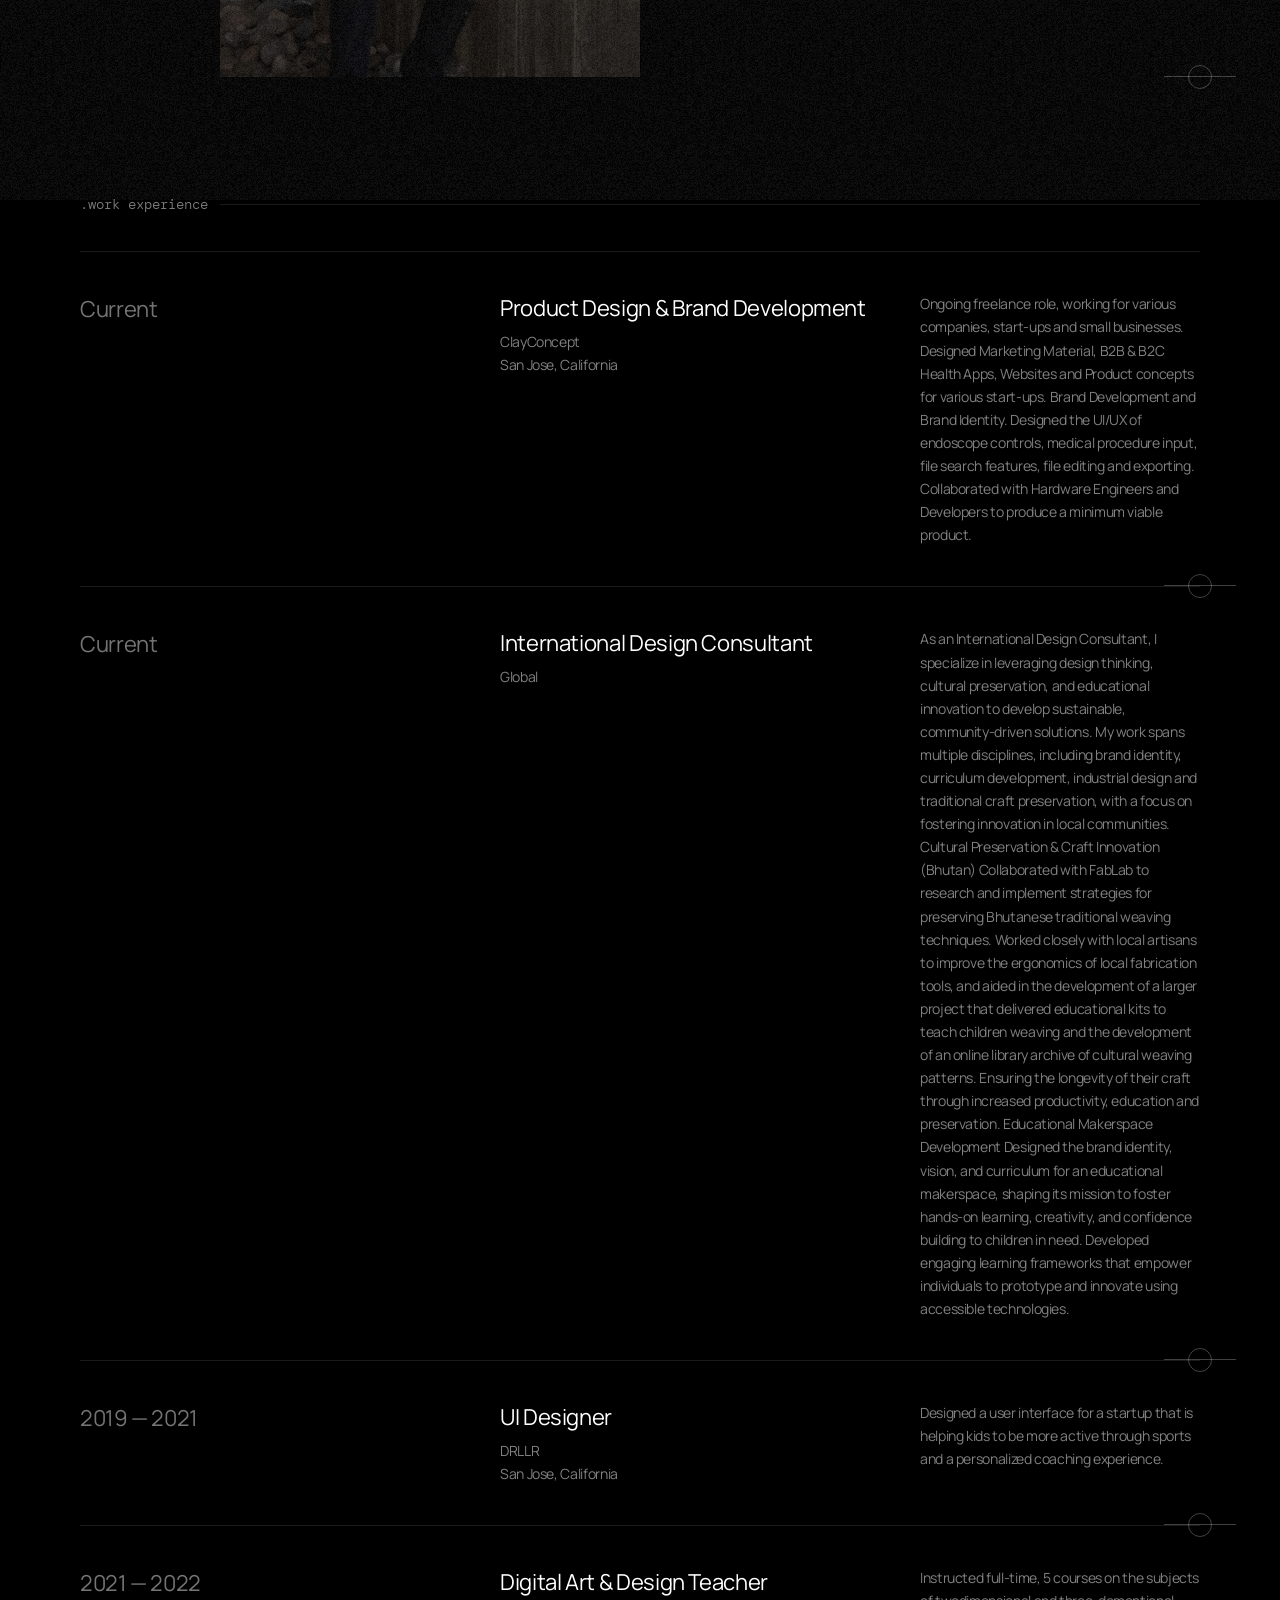
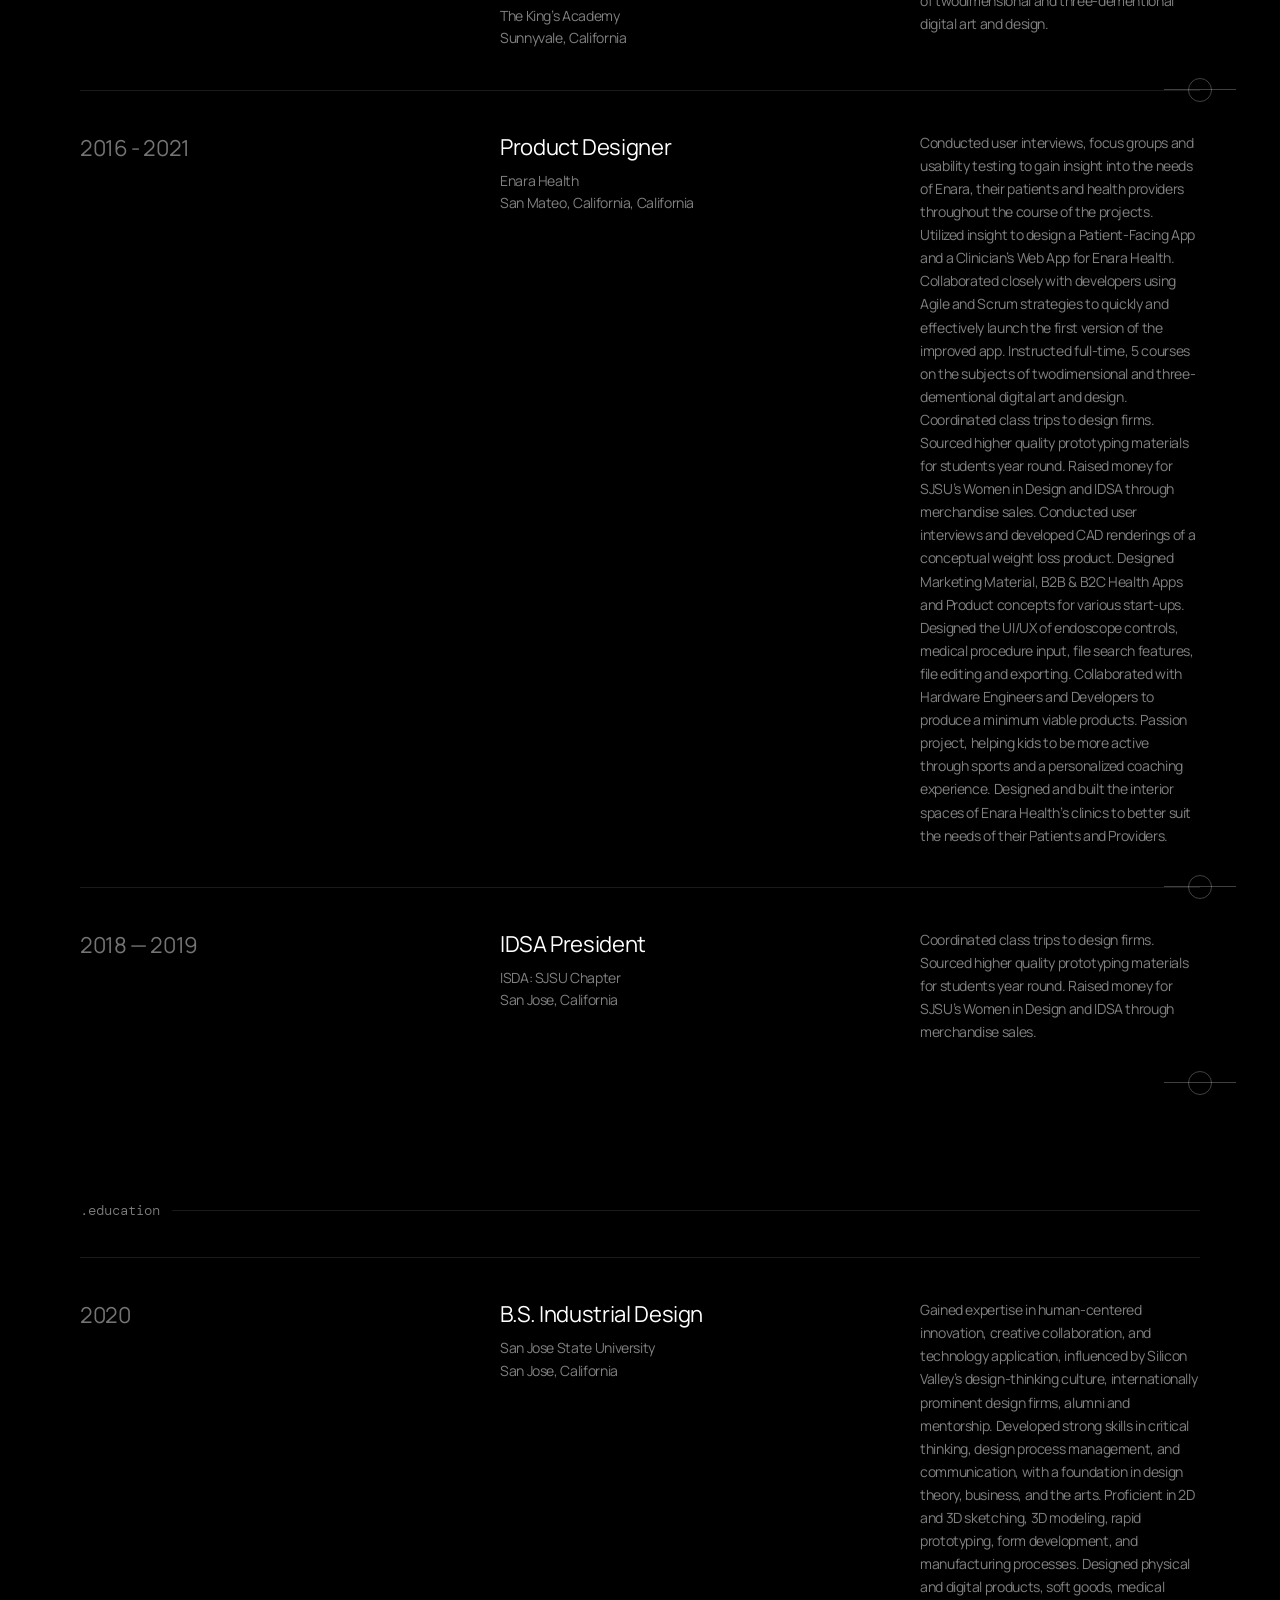
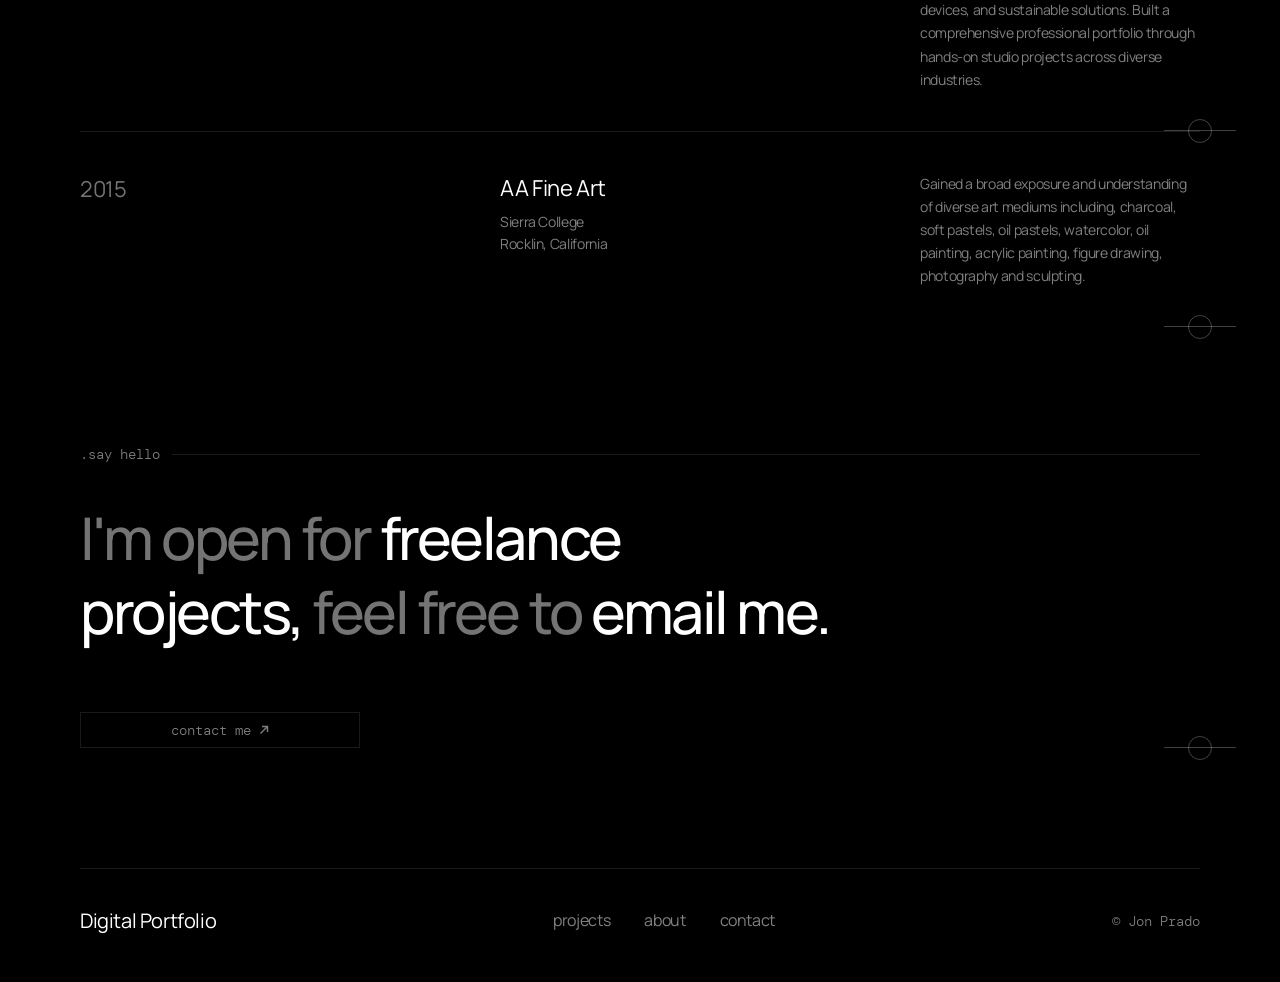
==== commit abeb284e: "Add files via upload" ====
--- a/about/index.html
+++ b/about/index.html
@@ -14,7 +14,7 @@
 <link rel="preconnect" href="https://fonts.googleapis.com">
 <link rel="preconnect" href="https://fonts.gstatic.com" crossorigin>
 <link rel="stylesheet" href="https://fonts.googleapis.com/css2?family=DM+Mono:wght@300;400&family=Manrope:wght@400;500&display=swap">
-<link rel="stylesheet" href="../assets/css/style.css?v=c5c33ce1">
+<link rel="stylesheet" href="../assets/css/style.css?v=co2">
 </head>
 <body>
 <div class="grain" aria-hidden="true"></div>
--- a/assets/css/style.css
+++ b/assets/css/style.css
@@ -234,6 +234,23 @@
 .lattice.has-model .lattice-canvas { cursor: grab; }
 .lattice.is-dragging .lattice-canvas { cursor: grabbing; }
 .lattice.is-dropping { outline: 1px dashed rgba(255, 255, 255, 0.4); outline-offset: -1px; }
+/* callouts on the 3D model (lattice3d.js places them each frame); hidden until the model is in */
+.lattice .callouts, .lattice .callout-lines { position: absolute; inset: 0; z-index: 1; pointer-events: none; opacity: 0; transition: opacity 0.4s ease; } /* above the canvas and its grid lines */
+.lattice.has-callouts .callouts, .lattice.has-callouts .callout-lines { opacity: var(--callout-shown, 1); }
+.lattice.is-3d .callout-lines svg { position: absolute; inset: 0; width: 100%; height: 100%; opacity: 1; overflow: visible; }
+.lattice .callout-lines path { stroke: rgba(255, 255, 255, 0.85); stroke-width: 1; fill: none; }
+.lattice .callout-lines .ring { stroke: #fff; stroke-width: 1.25; fill: none; opacity: 1; animation: none; }
+.lattice .callout-lines .dot { fill: #fff; stroke: none; }
+.lattice .callouts { margin: 0; padding: 0; list-style: none; font-family: "Oxanium", var(--font-sans); font-weight: 300; color: var(--fg); }
+.lattice .callouts > li {
+  position: absolute; white-space: nowrap; padding: 0 4px;
+  font-size: max(11px, calc(var(--callout-unit, 158px) * 0.076)); line-height: 1.2;
+}
+.lattice .callouts > li > span { display: block; margin-top: -0.6em; } /* centre the title on its leader */
+.lattice .callouts > li.left { text-align: right; }
+.lattice .callouts ul { margin: 0.45em 0 0; padding: 0; list-style: none; font-size: 0.85em; line-height: 1.25; }
+.lattice .callouts ul li::before { content: "-"; }
+.lattice:not(.is-3d) .callouts { display: none; }
 
 /* ---------- stacked project cards (home) ---------- */
 .stack { padding: 40px 0 120px; }
@@ -424,7 +441,8 @@
 .cs-hero figure { margin: 0 0 0 25%; background: var(--card-bg); }
 .cs-hero img { width: 100%; max-height: 86vh; object-fit: contain; }
 @media (max-width: 809px) { .cs-hero { margin-top: 56px; } .cs-hero figure { margin: 0; } }
-.cs-hero .lattice { margin-top: 0; } /* Cántaro: the 3D scene replaces the hero image, full width */
+.cs-hero .lattice { margin-top: 0; } /* the 3D scene, full width */
+.cs-hero .lattice + figure { margin-top: 48px; } /* Reflectiv: hero image below the grid */
 
 .cs-body { display: grid; grid-template-columns: repeat(8, 1fr); padding-top: 120px; }
 .cs-content { grid-column: 1 / 6; padding-right: 48px; min-width: 0; }
